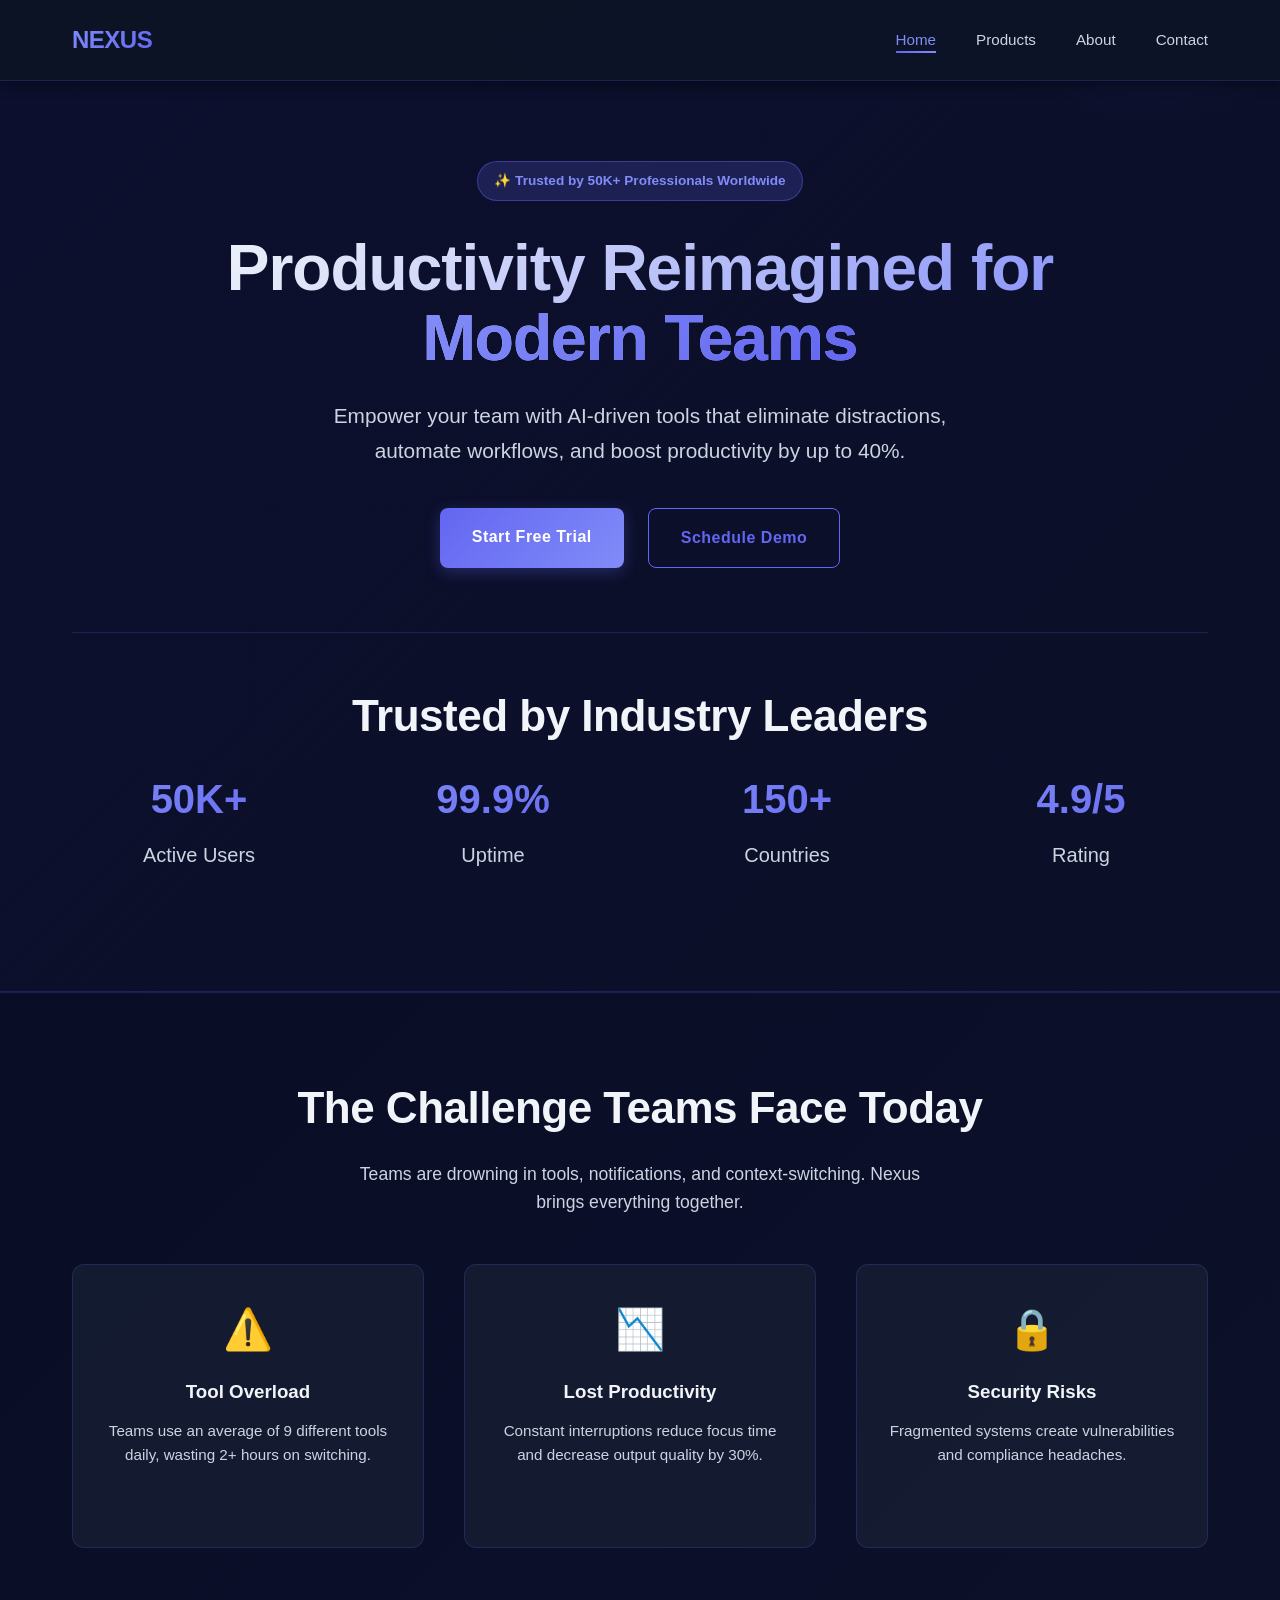
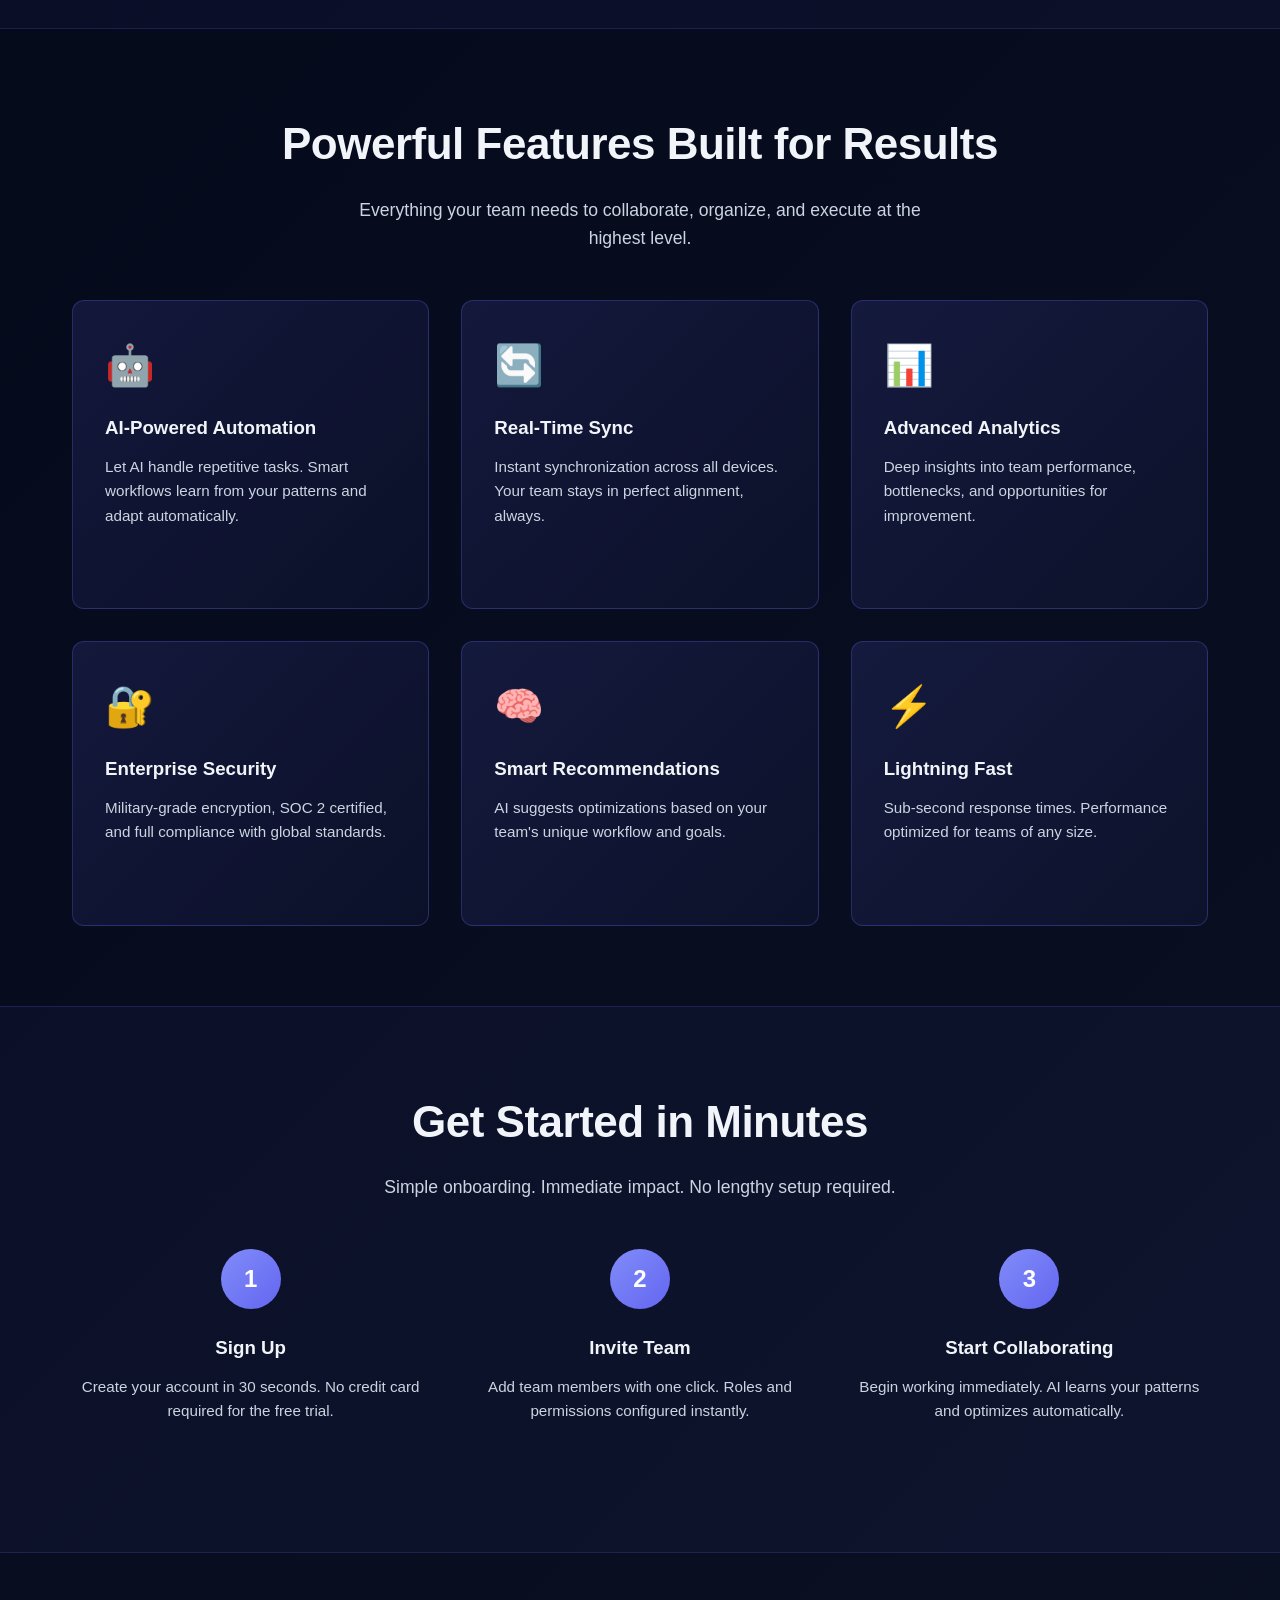
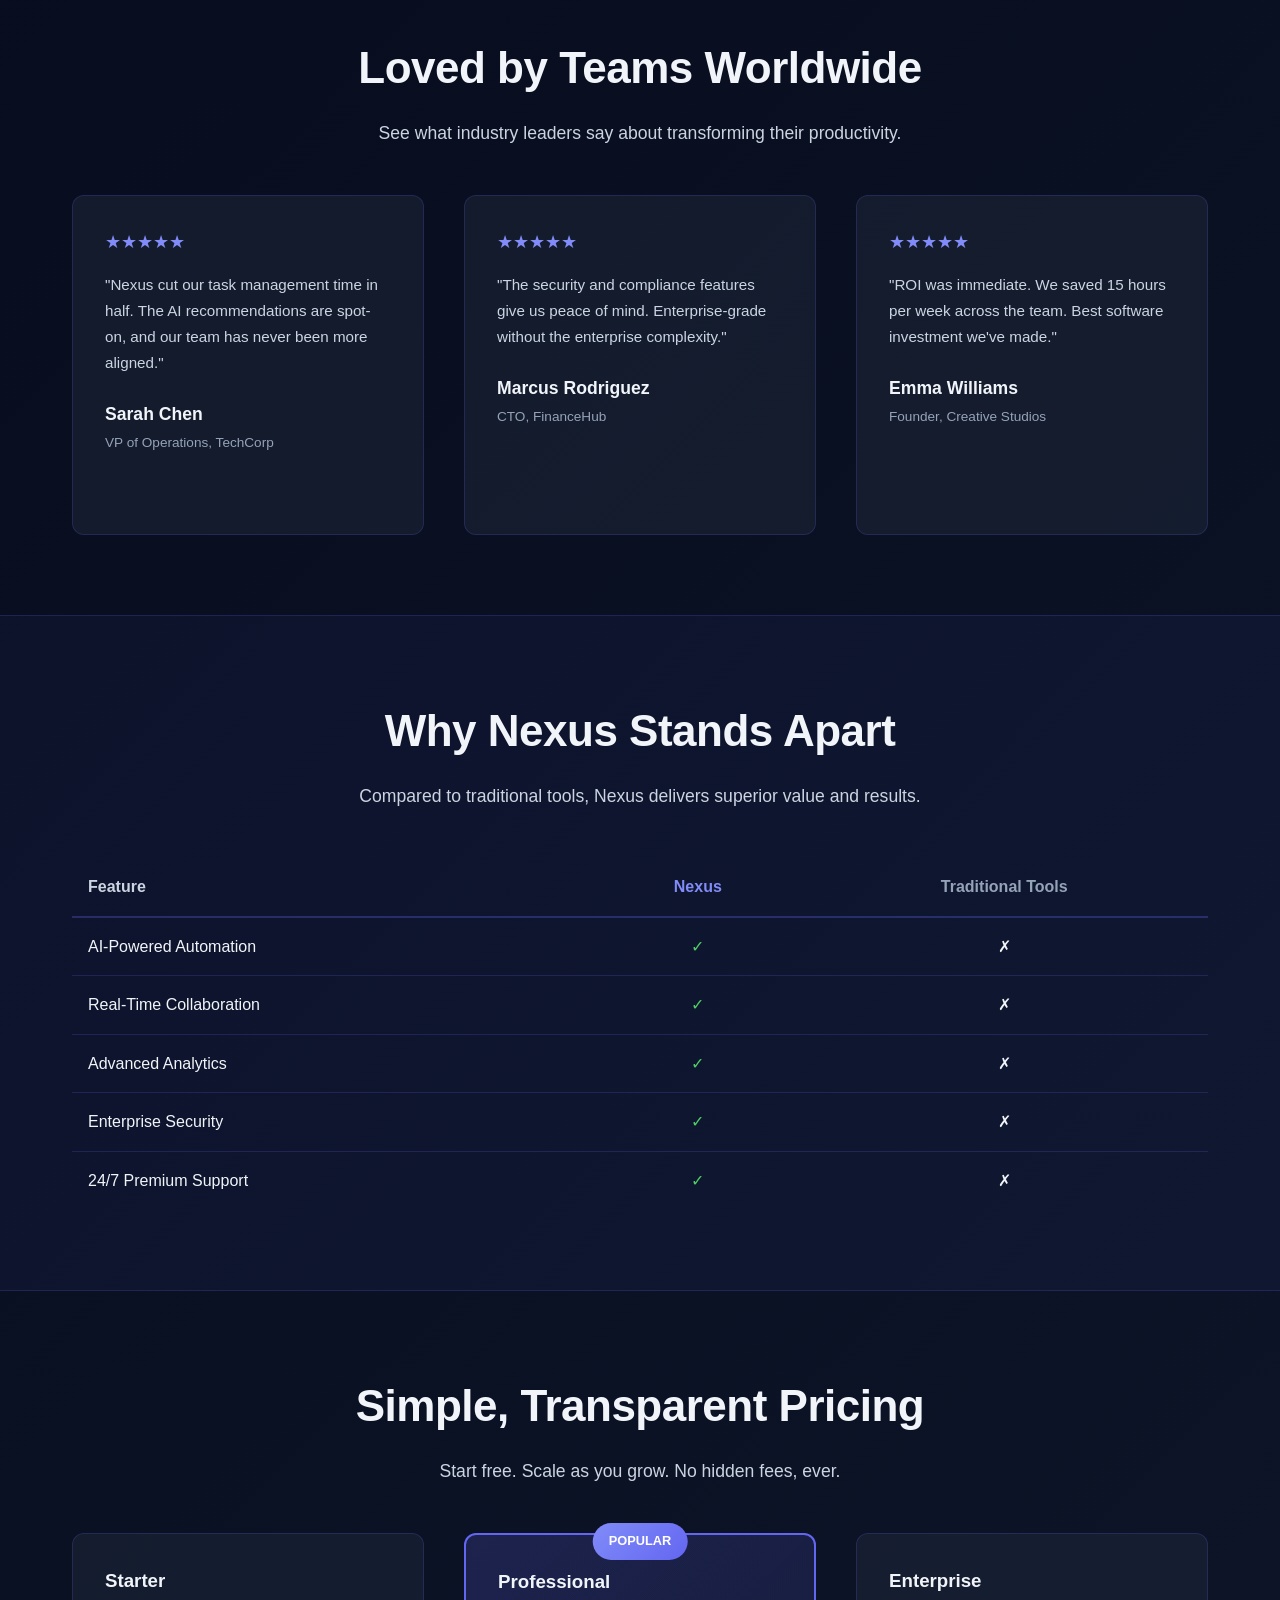
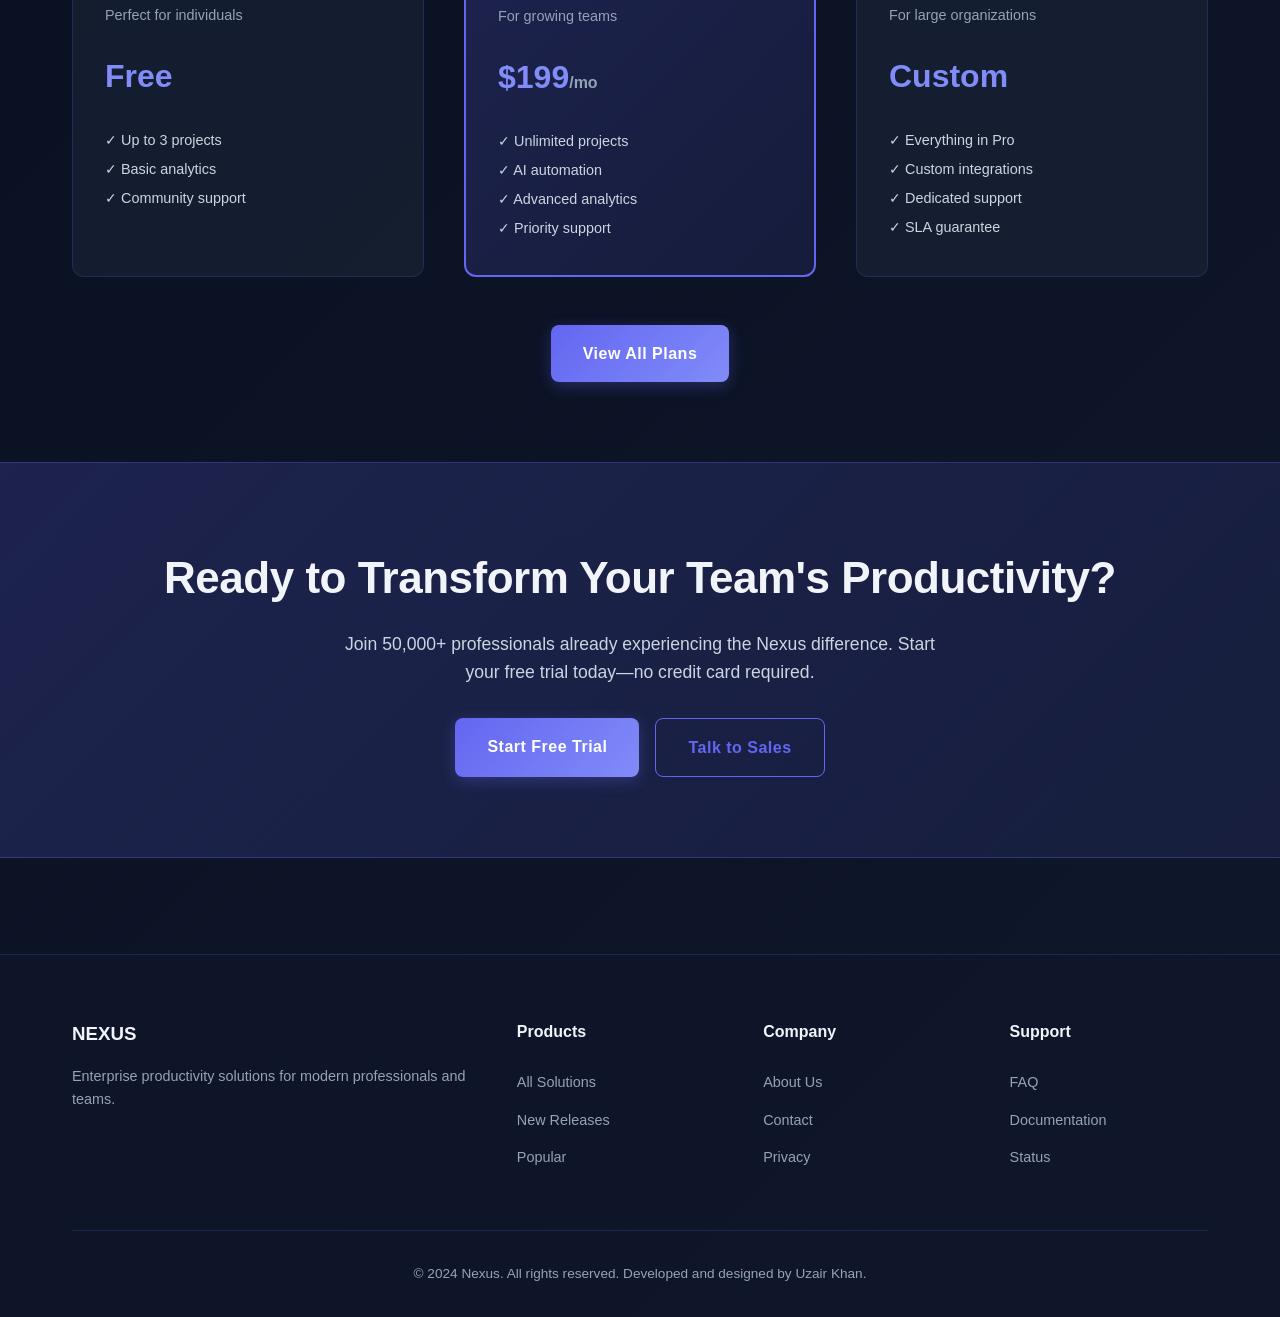
==== index.html @ 1a8c3423 "nexus" ====
<!DOCTYPE html>
<html lang="en">
<head>
    <meta charset="UTF-8">
    <meta name="viewport" content="width=device-width, initial-scale=1.0">
    <meta name="description" content="Nexus - Enterprise productivity solutions trusted by 50K+ professionals worldwide. Boost team efficiency by 40% with AI-powered tools.">
    <meta name="keywords" content="productivity, enterprise tools, team collaboration, AI, SaaS">
    <link rel="icon" type="image/x-icon" href="assets/web-icon.jpg">
    <title>Nexus - Enterprise Productivity Redefined</title>
    <link rel="stylesheet" href="css/style.css">
</head>
<body>
    <header>
        <nav class="container">
            <div class="logo"><a href="index.html" class="active">NEXUS</a></div>
            <ul class="nav-links">
                <li><a href="index.html" class="active">Home</a></li>
                <li><a href="products.html">Products</a></li>
                <li><a href="about.html">About</a></li>
                <li><a href="contact.html">Contact</a></li>
            </ul>
            <div class="menu-toggle">
                <span></span>
                <span></span>
                <span></span>
            </div>
        </nav>
    </header>

    <section class="hero">
        <div class="container">
            <!-- Badge -->
            <div style="text-align: center; margin-bottom: 2rem;">
                <span style="display: inline-block; padding: 0.5rem 1rem; background: rgba(99, 102, 241, 0.2); border: 1px solid rgba(99, 102, 241, 0.4); border-radius: 20px; color: var(--accent-light); font-size: 0.85rem; font-weight: 600;">✨ Trusted by 50K+ Professionals Worldwide</span>
            </div>

            <h1 style="font-size: 4rem; line-height: 1.1; margin-bottom: 1.5rem; max-width: 900px; margin-left: auto; margin-right: auto;">
                Productivity Reimagined for <span style="background: linear-gradient(135deg, #818CF8 0%, #6366F1 100%); -webkit-background-clip: text; -webkit-text-fill-color: transparent; background-clip: text;">Modern Teams</span>
            </h1>
            
            <p style="font-size: 1.3rem; color: var(--text-secondary); max-width: 700px; margin: 0 auto 2.5rem; line-height: 1.7;">
                Empower your team with AI-driven tools that eliminate distractions, automate workflows, and boost productivity by up to 40%.
            </p>

            <div class="hero-buttons">
                <a href="products.html" class="btn btn-primary" style="padding: 1rem 2rem; font-size: 1rem;">Start Free Trial</a>
                <a href="contact.html" class="btn btn-outline" style="padding: 1rem 2rem; font-size: 1rem;">Schedule Demo</a>
            </div>
            
                
            <div  style="margin-top: 4rem; padding-top: 3rem; border-top: 1px solid rgba(99, 102, 241, 0.2)">
            <h2>Trusted by Industry Leaders</h2>
            <div class="grid-4">
                <div style="text-align: center;">
                    <div style="font-size: 2.5rem; font-weight: 800; background: linear-gradient(135deg, #818CF8 0%, #6366F1 100%); -webkit-background-clip: text; -webkit-text-fill-color: transparent; background-clip: text; margin-bottom: 0.5rem;">50K+</div>
                    <p style="color: var(--text-secondary);">Active Users</p>
                </div>
                <div style="text-align: center;">
                    <div style="font-size: 2.5rem; font-weight: 800; background: linear-gradient(135deg, #818CF8 0%, #6366F1 100%); -webkit-background-clip: text; -webkit-text-fill-color: transparent; background-clip: text; margin-bottom: 0.5rem;">99.9%</div>
                    <p style="color: var(--text-secondary);">Uptime</p>
                </div>
                <div style="text-align: center;">
                    <div style="font-size: 2.5rem; font-weight: 800; background: linear-gradient(135deg, #818CF8 0%, #6366F1 100%); -webkit-background-clip: text; -webkit-text-fill-color: transparent; background-clip: text; margin-bottom: 0.5rem;">150+</div>
                    <p style="color: var(--text-secondary);">Countries</p>
                </div>
                <div style="text-align: center;">
                    <div style="font-size: 2.5rem; font-weight: 800; background: linear-gradient(135deg, #818CF8 0%, #6366F1 100%); -webkit-background-clip: text; -webkit-text-fill-color: transparent; background-clip: text; margin-bottom: 0.5rem;">4.9/5</div>
                    <p style="color: var(--text-secondary);">Rating</p>
                </div>
            </div>
        </div>

        </div>
    </section>

  
    <section style="background: rgba(99, 102, 241, 0.05); border-top: 1px solid rgba(99, 102, 241, 0.2); border-bottom: 1px solid rgba(99, 102, 241, 0.2);">
        <div class="container">
            <h2 style="text-align: center; margin-bottom: 1rem;">The Challenge Teams Face Today</h2>
            <p style="text-align: center; color: var(--text-secondary); margin-bottom: 3rem; max-width: 600px; margin-left: auto; margin-right: auto;">Teams are drowning in tools, notifications, and context-switching. Nexus brings everything together.</p>
            
            <div class="grid-3">
                <div style="padding: 2rem; background: rgba(30, 41, 59, 0.5); border: 1px solid rgba(99, 102, 241, 0.2); border-radius: 12px; text-align: center;">
                    <div style="font-size: 2.5rem; margin-bottom: 1rem;">⚠️</div>
                    <h3 style="color: var(--text-primary); margin-bottom: 0.75rem; font-weight: 700;">Tool Overload</h3>
                    <p style="color: var(--text-secondary); font-size: 0.95rem;">Teams use an average of 9 different tools daily, wasting 2+ hours on switching.</p>
                </div>
                <div style="padding: 2rem; background: rgba(30, 41, 59, 0.5); border: 1px solid rgba(99, 102, 241, 0.2); border-radius: 12px; text-align: center;">
                    <div style="font-size: 2.5rem; margin-bottom: 1rem;">📉</div>
                    <h3 style="color: var(--text-primary); margin-bottom: 0.75rem; font-weight: 700;">Lost Productivity</h3>
                    <p style="color: var(--text-secondary); font-size: 0.95rem;">Constant interruptions reduce focus time and decrease output quality by 30%.</p>
                </div>
                <div style="padding: 2rem; background: rgba(30, 41, 59, 0.5); border: 1px solid rgba(99, 102, 241, 0.2); border-radius: 12px; text-align: center;">
                    <div style="font-size: 2.5rem; margin-bottom: 1rem;">🔒</div>
                    <h3 style="color: var(--text-primary); margin-bottom: 0.75rem; font-weight: 700;">Security Risks</h3>
                    <p style="color: var(--text-secondary); font-size: 0.95rem;">Fragmented systems create vulnerabilities and compliance headaches.</p>
                </div>
            </div>
        </div>
    </section>


    <section>
        <div class="container">
            <h2 style="text-align: center; margin-bottom: 1rem;">Powerful Features Built for Results</h2>
            <p style="text-align: center; color: var(--text-secondary); margin-bottom: 3rem; max-width: 600px; margin-left: auto; margin-right: auto;">Everything your team needs to collaborate, organize, and execute at the highest level.</p>
            
            <div style="display: grid; grid-template-columns: repeat(auto-fit, minmax(280px, 1fr)); gap: 2rem;">
                <!-- Feature 1 -->
                <div style="padding: 2rem; background: linear-gradient(135deg, rgba(99, 102, 241, 0.15) 0%, rgba(99, 102, 241, 0.05) 100%); border: 1px solid rgba(99, 102, 241, 0.3); border-radius: 12px; transition: var(--transition); cursor: pointer;" onmouseover="this.style.transform='translateY(-4px)'; this.style.boxShadow='0 12px 40px rgba(99, 102, 241, 0.2)'" onmouseout="this.style.transform='translateY(0)'; this.style.boxShadow='none'">
                    <div style="font-size: 2.5rem; margin-bottom: 1rem;">🤖</div>
                    <h3 style="color: var(--text-primary); margin-bottom: 0.75rem; font-weight: 700;">AI-Powered Automation</h3>
                    <p style="color: var(--text-secondary); font-size: 0.95rem;">Let AI handle repetitive tasks. Smart workflows learn from your patterns and adapt automatically.</p>
                </div>

               
                <div style="padding: 2rem; background: linear-gradient(135deg, rgba(99, 102, 241, 0.15) 0%, rgba(99, 102, 241, 0.05) 100%); border: 1px solid rgba(99, 102, 241, 0.3); border-radius: 12px; transition: var(--transition); cursor: pointer;" onmouseover="this.style.transform='translateY(-4px)'; this.style.boxShadow='0 12px 40px rgba(99, 102, 241, 0.2)'" onmouseout="this.style.transform='translateY(0)'; this.style.boxShadow='none'">
                    <div style="font-size: 2.5rem; margin-bottom: 1rem;">🔄</div>
                    <h3 style="color: var(--text-primary); margin-bottom: 0.75rem; font-weight: 700;">Real-Time Sync</h3>
                    <p style="color: var(--text-secondary); font-size: 0.95rem;">Instant synchronization across all devices. Your team stays in perfect alignment, always.</p>
                </div>

               
                <div style="padding: 2rem; background: linear-gradient(135deg, rgba(99, 102, 241, 0.15) 0%, rgba(99, 102, 241, 0.05) 100%); border: 1px solid rgba(99, 102, 241, 0.3); border-radius: 12px; transition: var(--transition); cursor: pointer;" onmouseover="this.style.transform='translateY(-4px)'; this.style.boxShadow='0 12px 40px rgba(99, 102, 241, 0.2)'" onmouseout="this.style.transform='translateY(0)'; this.style.boxShadow='none'">
                    <div style="font-size: 2.5rem; margin-bottom: 1rem;">📊</div>
                    <h3 style="color: var(--text-primary); margin-bottom: 0.75rem; font-weight: 700;">Advanced Analytics</h3>
                    <p style="color: var(--text-secondary); font-size: 0.95rem;">Deep insights into team performance, bottlenecks, and opportunities for improvement.</p>
                </div>

                <div style="padding: 2rem; background: linear-gradient(135deg, rgba(99, 102, 241, 0.15) 0%, rgba(99, 102, 241, 0.05) 100%); border: 1px solid rgba(99, 102, 241, 0.3); border-radius: 12px; transition: var(--transition); cursor: pointer;" onmouseover="this.style.transform='translateY(-4px)'; this.style.boxShadow='0 12px 40px rgba(99, 102, 241, 0.2)'" onmouseout="this.style.transform='translateY(0)'; this.style.boxShadow='none'">
                    <div style="font-size: 2.5rem; margin-bottom: 1rem;">🔐</div>
                    <h3 style="color: var(--text-primary); margin-bottom: 0.75rem; font-weight: 700;">Enterprise Security</h3>
                    <p style="color: var(--text-secondary); font-size: 0.95rem;">Military-grade encryption, SOC 2 certified, and full compliance with global standards.</p>
                </div>

               
                <div style="padding: 2rem; background: linear-gradient(135deg, rgba(99, 102, 241, 0.15) 0%, rgba(99, 102, 241, 0.05) 100%); border: 1px solid rgba(99, 102, 241, 0.3); border-radius: 12px; transition: var(--transition); cursor: pointer;" onmouseover="this.style.transform='translateY(-4px)'; this.style.boxShadow='0 12px 40px rgba(99, 102, 241, 0.2)'" onmouseout="this.style.transform='translateY(0)'; this.style.boxShadow='none'">
                    <div style="font-size: 2.5rem; margin-bottom: 1rem;">🧠</div>
                    <h3 style="color: var(--text-primary); margin-bottom: 0.75rem; font-weight: 700;">Smart Recommendations</h3>
                    <p style="color: var(--text-secondary); font-size: 0.95rem;">AI suggests optimizations based on your team's unique workflow and goals.</p>
                </div>

               
                <div style="padding: 2rem; background: linear-gradient(135deg, rgba(99, 102, 241, 0.15) 0%, rgba(99, 102, 241, 0.05) 100%); border: 1px solid rgba(99, 102, 241, 0.3); border-radius: 12px; transition: var(--transition); cursor: pointer;" onmouseover="this.style.transform='translateY(-4px)'; this.style.boxShadow='0 12px 40px rgba(99, 102, 241, 0.2)'" onmouseout="this.style.transform='translateY(0)'; this.style.boxShadow='none'">
                    <div style="font-size: 2.5rem; margin-bottom: 1rem;">⚡</div>
                    <h3 style="color: var(--text-primary); margin-bottom: 0.75rem; font-weight: 700;">Lightning Fast</h3>
                    <p style="color: var(--text-secondary); font-size: 0.95rem;">Sub-second response times. Performance optimized for teams of any size.</p>
                </div>
            </div>
        </div>
    </section>

    <section style="background: rgba(99, 102, 241, 0.05); border-top: 1px solid rgba(99, 102, 241, 0.2); border-bottom: 1px solid rgba(99, 102, 241, 0.2);">
        <div class="container">
            <h2 style="text-align: center; margin-bottom: 1rem;">Get Started in Minutes</h2>
            <p style="text-align: center; color: var(--text-secondary); margin-bottom: 3rem; max-width: 600px; margin-left: auto; margin-right: auto;">Simple onboarding. Immediate impact. No lengthy setup required.</p>
            
            <div style="display: grid; grid-template-columns: repeat(auto-fit, minmax(250px, 1fr)); gap: 2rem; position: relative;">
             
                <div style="text-align: center;">
                    <div style="width: 60px; height: 60px; background: linear-gradient(135deg, #818CF8 0%, #6366F1 100%); border-radius: 50%; display: flex; align-items: center; justify-content: center; color: #fff; font-size: 1.5rem; font-weight: 800; margin: 0 auto 1.5rem;">1</div>
                    <h3 style="color: var(--text-primary); margin-bottom: 0.75rem; font-weight: 700;">Sign Up</h3>
                    <p style="color: var(--text-secondary); font-size: 0.95rem;">Create your account in 30 seconds. No credit card required for the free trial.</p>
                </div>

               
                <div style="text-align: center;">
                    <div style="width: 60px; height: 60px; background: linear-gradient(135deg, #818CF8 0%, #6366F1 100%); border-radius: 50%; display: flex; align-items: center; justify-content: center; color: #fff; font-size: 1.5rem; font-weight: 800; margin: 0 auto 1.5rem;">2</div>
                    <h3 style="color: var(--text-primary); margin-bottom: 0.75rem; font-weight: 700;">Invite Team</h3>
                    <p style="color: var(--text-secondary); font-size: 0.95rem;">Add team members with one click. Roles and permissions configured instantly.</p>
                </div>

              
                <div style="text-align: center;">
                    <div style="width: 60px; height: 60px; background: linear-gradient(135deg, #818CF8 0%, #6366F1 100%); border-radius: 50%; display: flex; align-items: center; justify-content: center; color: #fff; font-size: 1.5rem; font-weight: 800; margin: 0 auto 1.5rem;">3</div>
                    <h3 style="color: var(--text-primary); margin-bottom: 0.75rem; font-weight: 700;">Start Collaborating</h3>
                    <p style="color: var(--text-secondary); font-size: 0.95rem;">Begin working immediately. AI learns your patterns and optimizes automatically.</p>
                </div>
            </div>
        </div>
    </section>

   
    <section>
        <div class="container">
            <h2 style="text-align: center; margin-bottom: 1rem;">Loved by Teams Worldwide</h2>
            <p style="text-align: center; color: var(--text-secondary); margin-bottom: 3rem; max-width: 600px; margin-left: auto; margin-right: auto;">See what industry leaders say about transforming their productivity.</p>
            
            <div class="grid-3">
               
                <div style="padding: 2rem; background: rgba(30, 41, 59, 0.5); border: 1px solid rgba(99, 102, 241, 0.2); border-radius: 12px;">
                    <div style="color: #818CF8; margin-bottom: 1rem; font-size: 1.1rem;">★★★★★</div>
                    <p style="color: var(--text-secondary); margin-bottom: 1.5rem; line-height: 1.7; font-size: 0.95rem;">"Nexus cut our task management time in half. The AI recommendations are spot-on, and our team has never been more aligned."</p>
                    <div>
                        <p style="color: var(--text-primary); font-weight: 700; margin-bottom: 0.25rem;">Sarah Chen</p>
                        <p style="color: var(--text-muted); font-size: 0.85rem;">VP of Operations, TechCorp</p>
                    </div>
                </div>

               
                <div style="padding: 2rem; background: rgba(30, 41, 59, 0.5); border: 1px solid rgba(99, 102, 241, 0.2); border-radius: 12px;">
                    <div style="color: #818CF8; margin-bottom: 1rem; font-size: 1.1rem;">★★★★★</div>
                    <p style="color: var(--text-secondary); margin-bottom: 1.5rem; line-height: 1.7; font-size: 0.95rem;">"The security and compliance features give us peace of mind. Enterprise-grade without the enterprise complexity."</p>
                    <div>
                        <p style="color: var(--text-primary); font-weight: 700; margin-bottom: 0.25rem;">Marcus Rodriguez</p>
                        <p style="color: var(--text-muted); font-size: 0.85rem;">CTO, FinanceHub</p>
                    </div>
                </div>

               
                <div style="padding: 2rem; background: rgba(30, 41, 59, 0.5); border: 1px solid rgba(99, 102, 241, 0.2); border-radius: 12px;">
                    <div style="color: #818CF8; margin-bottom: 1rem; font-size: 1.1rem;">★★★★★</div>
                    <p style="color: var(--text-secondary); margin-bottom: 1.5rem; line-height: 1.7; font-size: 0.95rem;">"ROI was immediate. We saved 15 hours per week across the team. Best software investment we've made."</p>
                    <div>
                        <p style="color: var(--text-primary); font-weight: 700; margin-bottom: 0.25rem;">Emma Williams</p>
                        <p style="color: var(--text-muted); font-size: 0.85rem;">Founder, Creative Studios</p>
                    </div>
                </div>
            </div>
        </div>
    </section>

    
    <section style="background: rgba(99, 102, 241, 0.05); border-top: 1px solid rgba(99, 102, 241, 0.2); border-bottom: 1px solid rgba(99, 102, 241, 0.2);">
        <div class="container">
            <h2 style="text-align: center; margin-bottom: 1rem;">Why Nexus Stands Apart</h2>
            <p style="text-align: center; color: var(--text-secondary); margin-bottom: 3rem; max-width: 600px; margin-left: auto; margin-right: auto;">Compared to traditional tools, Nexus delivers superior value and results.</p>
            
            <div style="overflow-x: auto;">
                <table style="width: 100%; border-collapse: collapse; color: var(--text-primary);">
                    <thead>
                        <tr style="border-bottom: 2px solid rgba(99, 102, 241, 0.3);">
                            <th style="text-align: left; padding: 1rem; color: var(--text-secondary);">Feature</th>
                            <th style="text-align: center; padding: 1rem; color: var(--accent-light); font-weight: 700;">Nexus</th>
                            <th style="text-align: center; padding: 1rem; color: var(--text-muted);">Traditional Tools</th>
                        </tr>
                    </thead>
                    <tbody>
                        <tr style="border-bottom: 1px solid rgba(99, 102, 241, 0.2);">
                            <td style="padding: 1rem;">AI-Powered Automation</td>
                            <td style="text-align: center; padding: 1rem; color: #51CF66;">✓</td>
                            <td style="text-align: center; padding: 1rem;">✗</td>
                        </tr>
                        <tr style="border-bottom: 1px solid rgba(99, 102, 241, 0.2);">
                            <td style="padding: 1rem;">Real-Time Collaboration</td>
                            <td style="text-align: center; padding: 1rem; color: #51CF66;">✓</td>
                            <td style="text-align: center; padding: 1rem;">✗</td>
                        </tr>
                        <tr style="border-bottom: 1px solid rgba(99, 102, 241, 0.2);">
                            <td style="padding: 1rem;">Advanced Analytics</td>
                            <td style="text-align: center; padding: 1rem; color: #51CF66;">✓</td>
                            <td style="text-align: center; padding: 1rem;">✗</td>
                        </tr>
                        <tr style="border-bottom: 1px solid rgba(99, 102, 241, 0.2);">
                            <td style="padding: 1rem;">Enterprise Security</td>
                            <td style="text-align: center; padding: 1rem; color: #51CF66;">✓</td>
                            <td style="text-align: center; padding: 1rem;">✗</td>
                        </tr>
                        <tr>
                            <td style="padding: 1rem;">24/7 Premium Support</td>
                            <td style="text-align: center; padding: 1rem; color: #51CF66;">✓</td>
                            <td style="text-align: center; padding: 1rem;">✗</td>
                        </tr>
                    </tbody>
                </table>
            </div>
        </div>
    </section>

    <section>
        <div class="container">
            <h2 style="text-align: center; margin-bottom: 1rem;">Simple, Transparent Pricing</h2>
            <p style="text-align: center; color: var(--text-secondary); margin-bottom: 3rem; max-width: 600px; margin-left: auto; margin-right: auto;">Start free. Scale as you grow. No hidden fees, ever.</p>
            
            <div class="grid-3">
                <!-- Starter -->
                <div style="padding: 2rem; background: rgba(30, 41, 59, 0.5); border: 1px solid rgba(99, 102, 241, 0.2); border-radius: 12px;">
                    <h3 style="color: var(--text-primary); margin-bottom: 0.5rem; font-weight: 700;">Starter</h3>
                    <p style="color: var(--text-muted); font-size: 0.9rem; margin-bottom: 1.5rem;">Perfect for individuals</p>
                    <div style="font-size: 2rem; font-weight: 800; color: var(--accent-light); margin-bottom: 1.5rem;">Free</div>
                    <ul style="color: var(--text-secondary); font-size: 0.9rem; line-height: 2;">
                        <li>✓ Up to 3 projects</li>
                        <li>✓ Basic analytics</li>
                        <li>✓ Community support</li>
                    </ul>
                </div>

               
                <div style="padding: 2rem; background: linear-gradient(135deg, rgba(99, 102, 241, 0.2) 0%, rgba(99, 102, 241, 0.1) 100%); border: 2px solid var(--accent); border-radius: 12px; position: relative;">
                    <div style="position: absolute; top: -12px; left: 50%; transform: translateX(-50%); background: linear-gradient(135deg, #818CF8 0%, #6366F1 100%); color: #fff; padding: 0.5rem 1rem; border-radius: 20px; font-size: 0.8rem; font-weight: 700;">POPULAR</div>
                    <h3 style="color: var(--text-primary); margin-bottom: 0.5rem; font-weight: 700;">Professional</h3>
                    <p style="color: var(--text-muted); font-size: 0.9rem; margin-bottom: 1.5rem;">For growing teams</p>
                    <div style="font-size: 2rem; font-weight: 800; color: var(--accent-light); margin-bottom: 1.5rem;">$199<span style="font-size: 1rem; color: var(--text-muted);">/mo</span></div>
                    <ul style="color: var(--text-secondary); font-size: 0.9rem; line-height: 2;">
                        <li>✓ Unlimited projects</li>
                        <li>✓ AI automation</li>
                        <li>✓ Advanced analytics</li>
                        <li>✓ Priority support</li>
                    </ul>
                </div>

              
                <div style="padding: 2rem; background: rgba(30, 41, 59, 0.5); border: 1px solid rgba(99, 102, 241, 0.2); border-radius: 12px;">
                    <h3 style="color: var(--text-primary); margin-bottom: 0.5rem; font-weight: 700;">Enterprise</h3>
                    <p style="color: var(--text-muted); font-size: 0.9rem; margin-bottom: 1.5rem;">For large organizations</p>
                    <div style="font-size: 2rem; font-weight: 800; color: var(--accent-light); margin-bottom: 1.5rem;">Custom</div>
                    <ul style="color: var(--text-secondary); font-size: 0.9rem; line-height: 2;">
                        <li>✓ Everything in Pro</li>
                        <li>✓ Custom integrations</li>
                        <li>✓ Dedicated support</li>
                        <li>✓ SLA guarantee</li>
                    </ul>
                </div>
            </div>

            <div style="text-align: center; margin-top: 3rem;">
                <a href="products.html" class="btn btn-primary" style="padding: 1rem 2rem; font-size: 1rem;">View All Plans</a>
            </div>
        </div>
    </section>

   
    <section style="background: linear-gradient(135deg, rgba(99, 102, 241, 0.2) 0%, rgba(99, 102, 241, 0.1) 100%); border-top: 1px solid rgba(99, 102, 241, 0.3); border-bottom: 1px solid rgba(99, 102, 241, 0.3); text-align: center;">
        <div class="container">
            <h2 style="margin-bottom: 1rem;">Ready to Transform Your Team's Productivity?</h2>
            <p style="color: var(--text-secondary); margin-bottom: 2rem; font-size: 1.1rem; max-width: 600px; margin-left: auto; margin-right: auto;">Join 50,000+ professionals already experiencing the Nexus difference. Start your free trial today—no credit card required.</p>
            <div style="display: flex; gap: 1rem; justify-content: center; flex-wrap: wrap;">
                <a href="products.html" class="btn btn-primary" style="padding: 1rem 2rem; font-size: 1rem;">Start Free Trial</a>
                <a href="contact.html" class="btn btn-outline" style="padding: 1rem 2rem; font-size: 1rem;">Talk to Sales</a>
            </div>
        </div>
    </section>

    
    <footer>
        <div class="container">
            <div class="footer-grid">
                <div class="footer-brand">
                    <h3>NEXUS</h3>
                    <p>Enterprise productivity solutions for modern professionals and teams.</p>
                </div>
                <div class="footer-links">
                    <h4>Products</h4>
                    <ul>
                        <li><a href="products.html">All Solutions</a></li>
                        <li><a href="products.html">New Releases</a></li>
                        <li><a href="products.html">Popular</a></li>
                    </ul>
                </div>
                <div class="footer-links">
                    <h4>Company</h4>
                    <ul>
                        <li><a href="about.html">About Us</a></li>
                        <li><a href="contact.html">Contact</a></li>
                        <li><a href="#privacy">Privacy</a></li>
                    </ul>
                </div>
                <div class="footer-links">
                    <h4>Support</h4>
                    <ul>
                        <li><a href="#faq">FAQ</a></li>
                        <li><a href="#docs">Documentation</a></li>
                        <li><a href="#status">Status</a></li>
                    </ul>
                </div>
            </div>
            <div class="footer-bottom">
                <p>&copy; 2024 Nexus. All rights reserved. Developed and designed by Uzair Khan.</p>
            </div>
        </div>
    </footer>

    <script src="js/script.js"></script>
</body>
</html>
---- css/style.css ----
:root {
    --bg-dark: #020617;
    --bg-darker: #0F172A;
    --surface: #1E293B;
    --surface-light: #334155;
    --accent: #6366F1;
    --accent-light: #818CF8;
    --accent-hover: #4F46E5;
    --text-primary: #F1F5F9;
    --text-secondary: #CBD5E1;
    --text-muted: #94A3B8;
    --border: #334155;
    --container-width: 1200px;
    --transition: all 0.3s cubic-bezier(0.4, 0, 0.2, 1);
    --shadow-sm: 0 1px 2px rgba(0, 0, 0, 0.3);
    --shadow-md: 0 4px 12px rgba(0, 0, 0, 0.4);
    --shadow-lg: 0 12px 32px rgba(0, 0, 0, 0.5);
}

* {
    margin: 0;
    padding: 0;
    box-sizing: border-box;
}

html {
    scroll-behavior: smooth;
}

body {
    font-family: 'Inter', -apple-system, BlinkMacSystemFont, 'Segoe UI', Roboto, sans-serif;
    background: linear-gradient(135deg, var(--bg-dark) 0%, var(--bg-darker) 100%);
    color: var(--text-primary);
    line-height: 1.6;
    overflow-x: hidden;
    min-height: 100vh;
}

a {
    text-decoration: none;
    color: inherit;
    transition: var(--transition);
}

ul {
    list-style: none;
}

img {
    max-width: 100%;
    display: block;
}

.container {
    max-width: var(--container-width);
    margin: 0 auto;
    padding: 0 2rem;
}


.btn {
    display: inline-block;
    padding: 0.875rem 1.75rem;
    border-radius: 8px;
    font-weight: 600;
    font-size: 0.95rem;
    cursor: pointer;
    transition: var(--transition);
    border: none;
    text-align: center;
    letter-spacing: 0.5px;
}

.btn-primary {
    background: linear-gradient(135deg, var(--accent) 0%, var(--accent-light) 100%);
    color: #fff;
    box-shadow: 0 4px 15px rgba(99, 102, 241, 0.3);
}

.btn-primary:hover {
    transform: translateY(-2px);
    box-shadow: 0 8px 25px rgba(99, 102, 241, 0.4);
    background: linear-gradient(135deg, var(--accent-hover) 0%, var(--accent) 100%);
}

.btn-outline {
    background-color: transparent;
    border: 1.5px solid var(--accent);
    color: var(--accent);
}

.btn-outline:hover {
    background-color: rgba(99, 102, 241, 0.1);
    border-color: var(--accent-light);
    color: var(--accent-light);
}


header {
    background: rgba(15, 23, 42, 0.8);
    backdrop-filter: blur(10px);
    border-bottom: 1px solid rgba(99, 102, 241, 0.2);
    position: sticky;
    top: 0;
    z-index: 1000;
    box-shadow: var(--shadow-md);
}

nav {
    display: flex;
    justify-content: space-between;
    align-items: center;
    height: 80px;
}

.logo {
    font-size: 1.5rem;
    font-weight: 800;
    background: linear-gradient(135deg, var(--accent-light) 0%, var(--accent) 100%);
    -webkit-background-clip: text;
    -webkit-text-fill-color: transparent;
    background-clip: text;
    letter-spacing: -0.5px;
}

.nav-links {
    display: flex;
    gap: 2.5rem;
}

.nav-links a {
    font-weight: 500;
    font-size: 0.95rem;
    color: var(--text-secondary);
    position: relative;
}

.nav-links a::after {
    content: '';
    position: absolute;
    bottom: -5px;
    left: 0;
    width: 0;
    height: 2px;
    background: linear-gradient(90deg, var(--accent), var(--accent-light));
    transition: width 0.3s ease;
}

.nav-links a:hover::after, .nav-links a.active::after {
    width: 100%;
}

.nav-links a:hover, .nav-links a.active {
    color: var(--accent-light);
}

.menu-toggle {
    display: none;
    flex-direction: column;
    gap: 5px;
    cursor: pointer;
}

.menu-toggle span {
    width: 25px;
    height: 2.5px;
    background: linear-gradient(90deg, var(--accent), var(--accent-light));
    border-radius: 2px;
    transition: var(--transition);
}


footer {
    background: rgba(15, 23, 42, 0.6);
    border-top: 1px solid rgba(99, 102, 241, 0.2);
    color: var(--text-primary);
    padding: 4rem 0 2rem;
    margin-top: 6rem;
}

.footer-grid {
    display: grid;
    grid-template-columns: 2fr 1fr 1fr 1fr;
    gap: 3rem;
    margin-bottom: 3rem;
}

.footer-brand p {
    margin-top: 1rem;
    color: var(--text-muted);
    font-size: 0.9rem;
}

.footer-links h4 {
    margin-bottom: 1.5rem;
    font-size: 1rem;
    color: var(--text-primary);
    font-weight: 600;
}

.footer-links ul li {
    margin-bottom: 0.75rem;
}

.footer-links ul li a {
    color: var(--text-muted);
    font-size: 0.9rem;
}

.footer-links ul li a:hover {
    color: var(--accent-light);
}

.footer-bottom {
    border-top: 1px solid rgba(99, 102, 241, 0.2);
    padding-top: 2rem;
    text-align: center;
    color: var(--text-muted);
    font-size: 0.85rem;
}


.hero {
    background: linear-gradient(135deg, rgba(99, 102, 241, 0.1) 0%, rgba(99, 102, 241, 0.05) 100%);
    border-bottom: 1px solid rgba(99, 102, 241, 0.2);
   
    text-align: center;
    position: relative;
    overflow: hidden;
}

.hero::before {
    content: '';
    position: absolute;
    top: -50%;
    right: -10%;
    width: 500px;
    height: 500px;
    background: radial-gradient(circle, rgba(99, 102, 241, 0.15) 0%, transparent 70%);
    border-radius: 50%;
    pointer-events: none;
}

.hero h1 {
    font-size: 3.5rem;
    margin-bottom: 1.5rem;
    line-height: 1.2;
    font-weight: 800;
    letter-spacing: -1px;
    background: linear-gradient(135deg, var(--text-primary) 0%, var(--accent-light) 100%);
    -webkit-background-clip: text;
    -webkit-text-fill-color: transparent;
    background-clip: text;
}

.hero p {
    font-size: 1.25rem;
    margin-bottom: 2.5rem;
    color: var(--text-secondary);
    max-width: 600px;
    margin-left: auto;
    margin-right: auto;
}

.hero-buttons {
    display: flex;
    gap: 1.5rem;
    justify-content: center;
    flex-wrap: wrap;
    position: relative;
    z-index: 1;
}


.card {
    background: rgba(30, 41, 59, 0.5);
    backdrop-filter: blur(10px);
    border: 1px solid rgba(99, 102, 241, 0.2);
    border-radius: 12px;
    overflow: hidden;
    box-shadow: var(--shadow-md);
    transition: var(--transition);
}

.card:hover {
    transform: translateY(-8px);
    border-color: rgba(99, 102, 241, 0.4);
    box-shadow: 0 12px 40px rgba(99, 102, 241, 0.2);
    background: rgba(30, 41, 59, 0.7);
}

.card-image {
    width: 100%;
    height: 250px;
    background: linear-gradient(135deg, rgba(99, 102, 241, 0.1) 0%, rgba(99, 102, 241, 0.05) 100%);
    display: flex;
    align-items: center;
    justify-content: center;
    font-size: 3.5rem;
    border-bottom: 1px solid rgba(99, 102, 241, 0.2);
}

.card-content {
    padding: 2rem;
}

.card-title {
    font-size: 1.25rem;
    margin-bottom: 0.75rem;
    color: var(--text-primary);
    font-weight: 700;
}

.card-description {
    color: var(--text-secondary);
    margin-bottom: 1.5rem;
    font-size: 0.95rem;
    line-height: 1.6;
}

.card-price {
    font-size: 1.75rem;
    font-weight: 800;
    background: linear-gradient(135deg, var(--accent-light) 0%, var(--accent) 100%);
    -webkit-background-clip: text;
    -webkit-text-fill-color: transparent;
    background-clip: text;
    margin-bottom: 1.5rem;
}


.grid-2 {
    display: grid;
    grid-template-columns: repeat(2, 1fr);
    gap: 2.5rem;
}

.grid-3 {
    display: grid;
    grid-template-columns: repeat(3, 1fr);
    gap: 2.5rem;
}

.grid-4 {
    display: grid;
    grid-template-columns: repeat(4, 1fr);
    gap: 2.5rem;
}


section {
    padding: 5rem 0;
}

section h2 {
    font-size: 2.75rem;
    margin-bottom: 1rem;
    color: var(--text-primary);
    font-weight: 800;
    letter-spacing: -0.5px;
}

section p {
    color: var(--text-secondary);
    font-size: 1.1rem;
    margin-bottom: 3rem;
}


.filter-buttons {
    display: flex;
    gap: 1rem;
    margin-bottom: 3rem;
    flex-wrap: wrap;
}

.filter-btn {
    padding: 0.625rem 1.5rem;
    border: 1.5px solid rgba(99, 102, 241, 0.3);
    background-color: transparent;
    border-radius: 8px;
    cursor: pointer;
    transition: var(--transition);
    font-weight: 600;
    color: var(--text-secondary);
    font-size: 0.95rem;
}

.filter-btn:hover {
    border-color: var(--accent);
    color: var(--accent-light);
    background-color: rgba(99, 102, 241, 0.1);
}

.filter-btn.active {
    border-color: var(--accent);
    background: linear-gradient(135deg, rgba(99, 102, 241, 0.2) 0%, rgba(99, 102, 241, 0.1) 100%);
    color: var(--accent-light);
    box-shadow: 0 0 20px rgba(99, 102, 241, 0.2);
}


form {
    max-width: 600px;
    margin: 0 auto;
}

.form-group {
    margin-bottom: 1.75rem;
}

label {
    display: block;
    margin-bottom: 0.75rem;
    font-weight: 600;
    color: var(--text-primary);
    font-size: 0.95rem;
}

input, textarea {
    width: 100%;
    padding: 0.875rem 1rem;
    border: 1.5px solid rgba(99, 102, 241, 0.3);
    border-radius: 8px;
    font-family: inherit;
    font-size: 1rem;
    background-color: rgba(30, 41, 59, 0.5);
    color: var(--text-primary);
    transition: var(--transition);
}

input::placeholder, textarea::placeholder {
    color: var(--text-muted);
}

input:focus, textarea:focus {
    outline: none;
    border-color: var(--accent);
    background-color: rgba(30, 41, 59, 0.8);
    box-shadow: 0 0 0 3px rgba(99, 102, 241, 0.2);
}

textarea {
    resize: vertical;
    min-height: 150px;
}

.error {
    color: #FF6B6B;
    font-size: 0.85rem;
    margin-top: 0.5rem;
    font-weight: 500;
}

.success {
    color: #51CF66;
    font-size: 0.95rem;
    margin-top: 1rem;
    font-weight: 600;
}

/* PRODUCT DETAIL */
.detail-container {
    display: grid;
    grid-template-columns: 1fr 1fr;
    gap: 4rem;
    align-items: start;
}

.detail-image {
    background: linear-gradient(135deg, rgba(99, 102, 241, 0.1) 0%, rgba(99, 102, 241, 0.05) 100%);
    border: 1px solid rgba(99, 102, 241, 0.2);
    border-radius: 12px;
    padding: 3rem 2rem;
    text-align: center;
    font-size: 5rem;
}

.detail-info h1 {
    font-size: 2.25rem;
    margin-bottom: 1rem;
    color: var(--text-primary);
    font-weight: 800;
}

.detail-price {
    font-size: 2.25rem;
    font-weight: 800;
    background: linear-gradient(135deg, var(--accent-light) 0%, var(--accent) 100%);
    -webkit-background-clip: text;
    -webkit-text-fill-color: transparent;
    background-clip: text;
    margin-bottom: 2rem;
}

.detail-specs {
    background: rgba(30, 41, 59, 0.5);
    border: 1px solid rgba(99, 102, 241, 0.2);
    border-radius: 12px;
    padding: 2rem;
    margin-top: 2rem;
}

.spec-item {
    display: flex;
    justify-content: space-between;
    padding: 1rem 0;
    border-bottom: 1px solid rgba(99, 102, 241, 0.1);
}

.spec-item:last-child {
    border-bottom: none;
}

.spec-label {
    font-weight: 700;
    color: var(--text-primary);
}

.spec-value {
    color: var(--text-secondary);
}

/* RESPONSIVE */
@media (max-width: 768px) {
    .nav-links {
        display: none;
        position: absolute;
        top: 80px;
        left: 0;
        width: 100%;
        background: rgba(15, 23, 42, 0.95);
        backdrop-filter: blur(10px);
        flex-direction: column;
        padding: 2rem;
        text-align: center;
        box-shadow: var(--shadow-lg);
        border-bottom: 1px solid rgba(99, 102, 241, 0.2);
    }

    .nav-links.active {
        display: flex;
    }

    .menu-toggle {
        display: flex;
    }

    .footer-grid {
        grid-template-columns: 1fr;
        gap: 2rem;
    }

    .grid-2, .grid-3, .grid-4 {
        grid-template-columns: 1fr;
    }

    .hero h1 {
        font-size: 2.25rem;
    }

    .hero p {
        font-size: 1rem;
    }

    .hero-buttons {
        flex-direction: column;
    }

    .hero-buttons .btn {
        width: 100%;
    }

    .detail-container {
        grid-template-columns: 1fr;
        gap: 2rem;
    }

    section h2 {
        font-size: 1.875rem;
    }
}

@media (max-width: 480px) {
    .container {
        padding: 0 1rem;
    }

    .hero h1 {
        font-size: 1.75rem;
    }

    .filter-buttons {
        flex-direction: column;
    }

    .filter-btn {
        width: 100%;
    }

    .logo {
        font-size: 1.25rem;
    }

    .nav-links {
        gap: 1rem;
    }
}
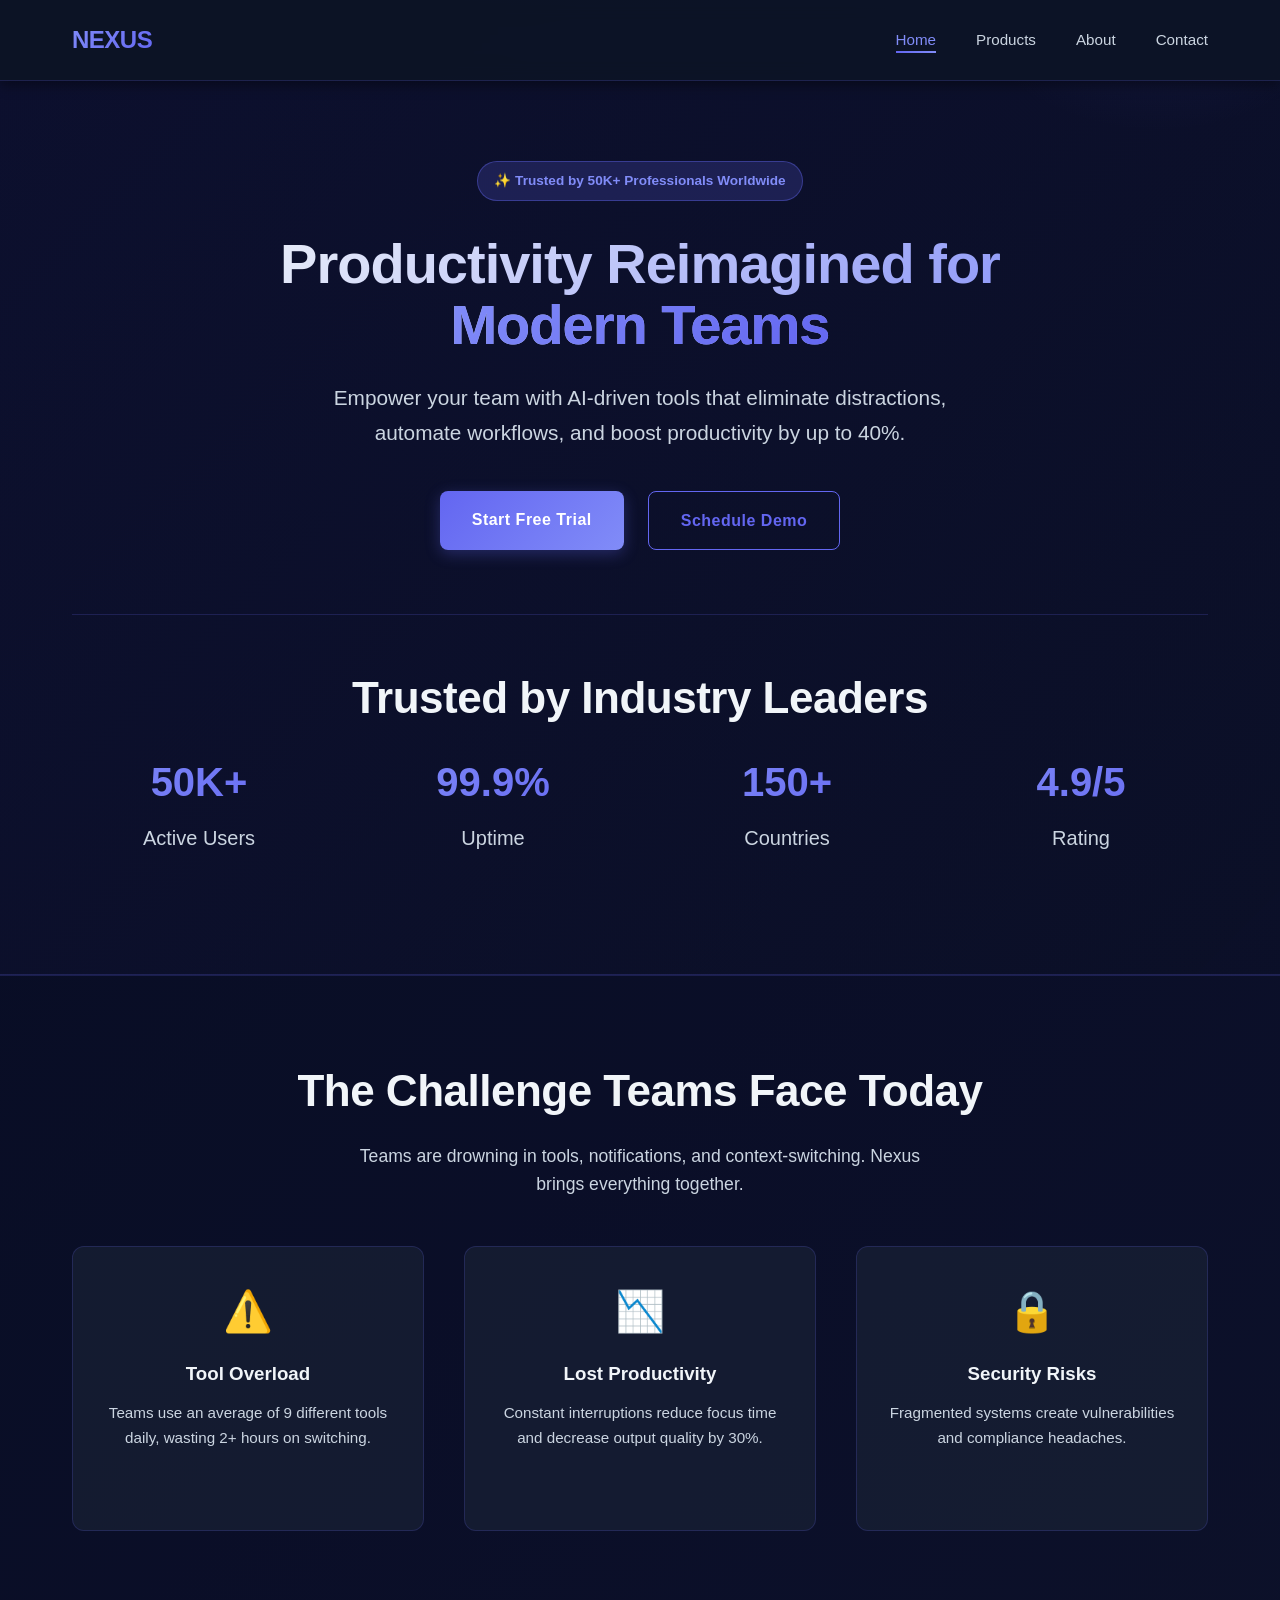
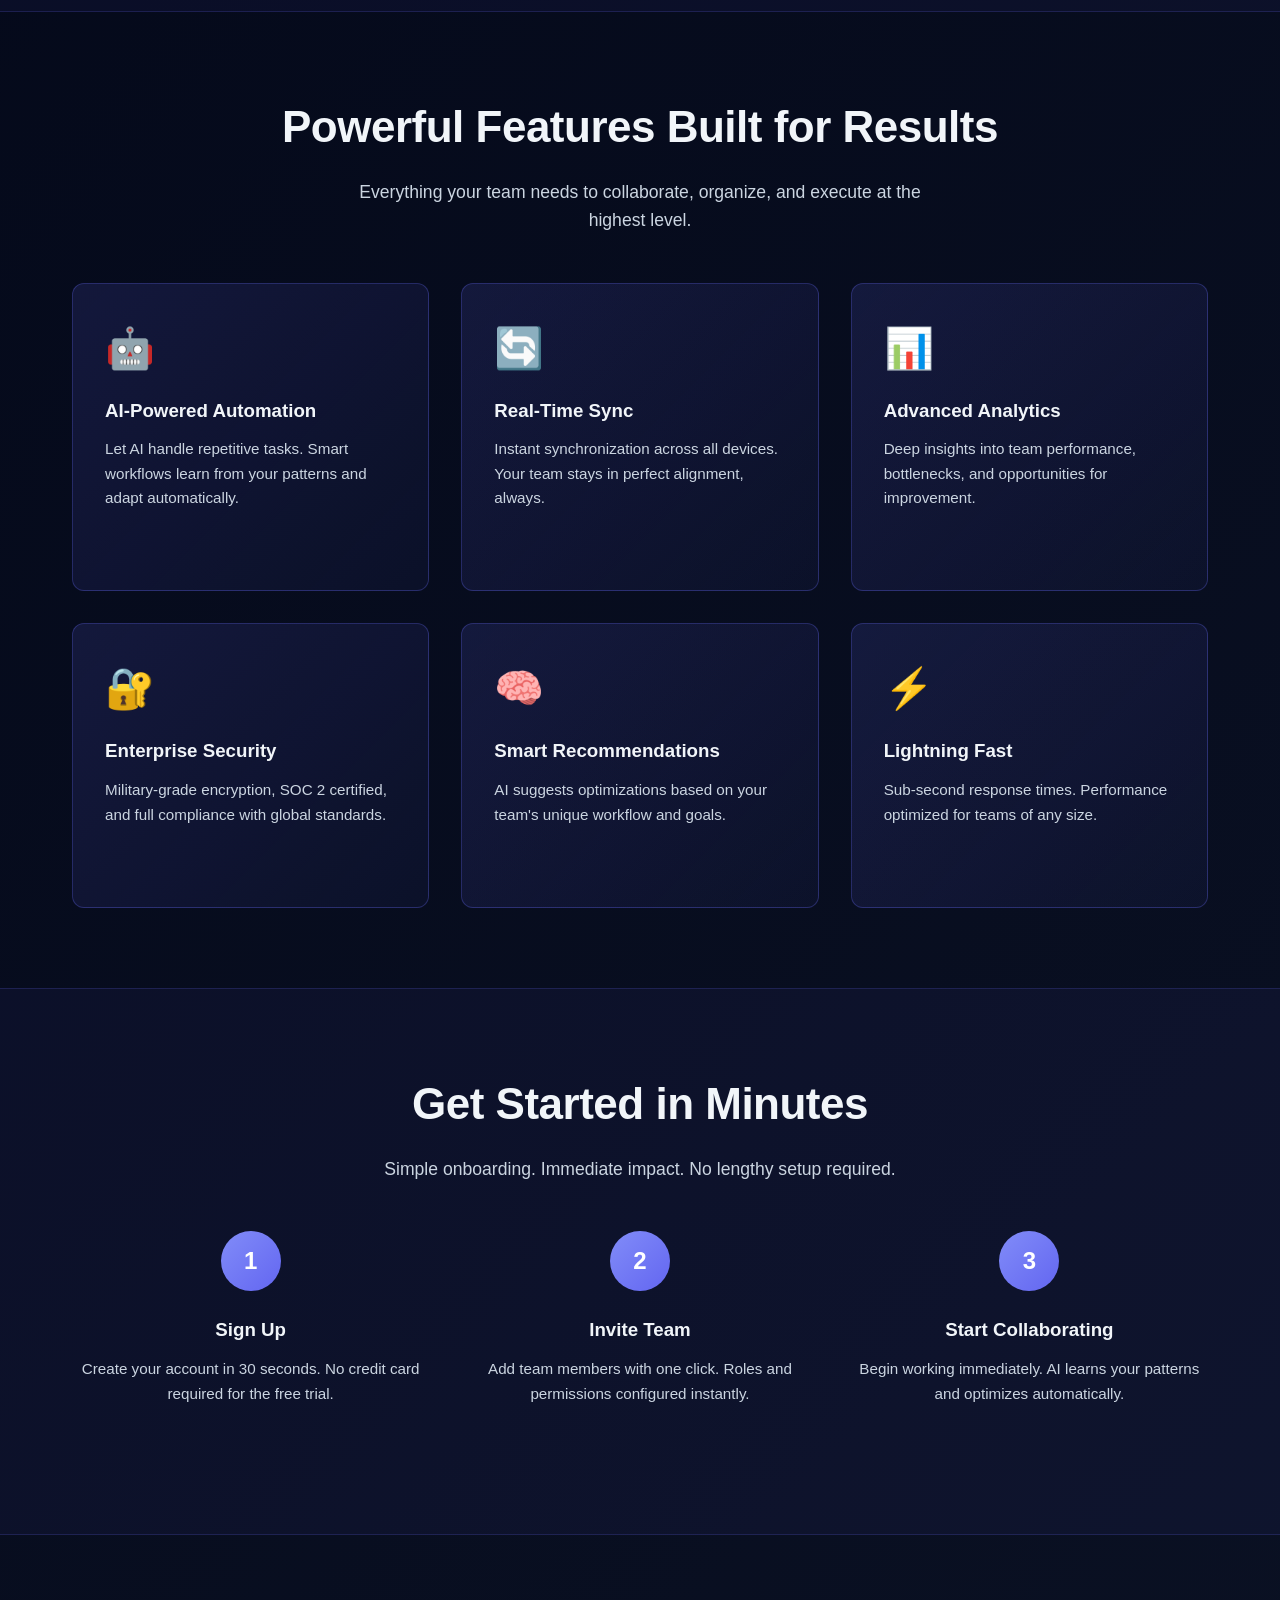
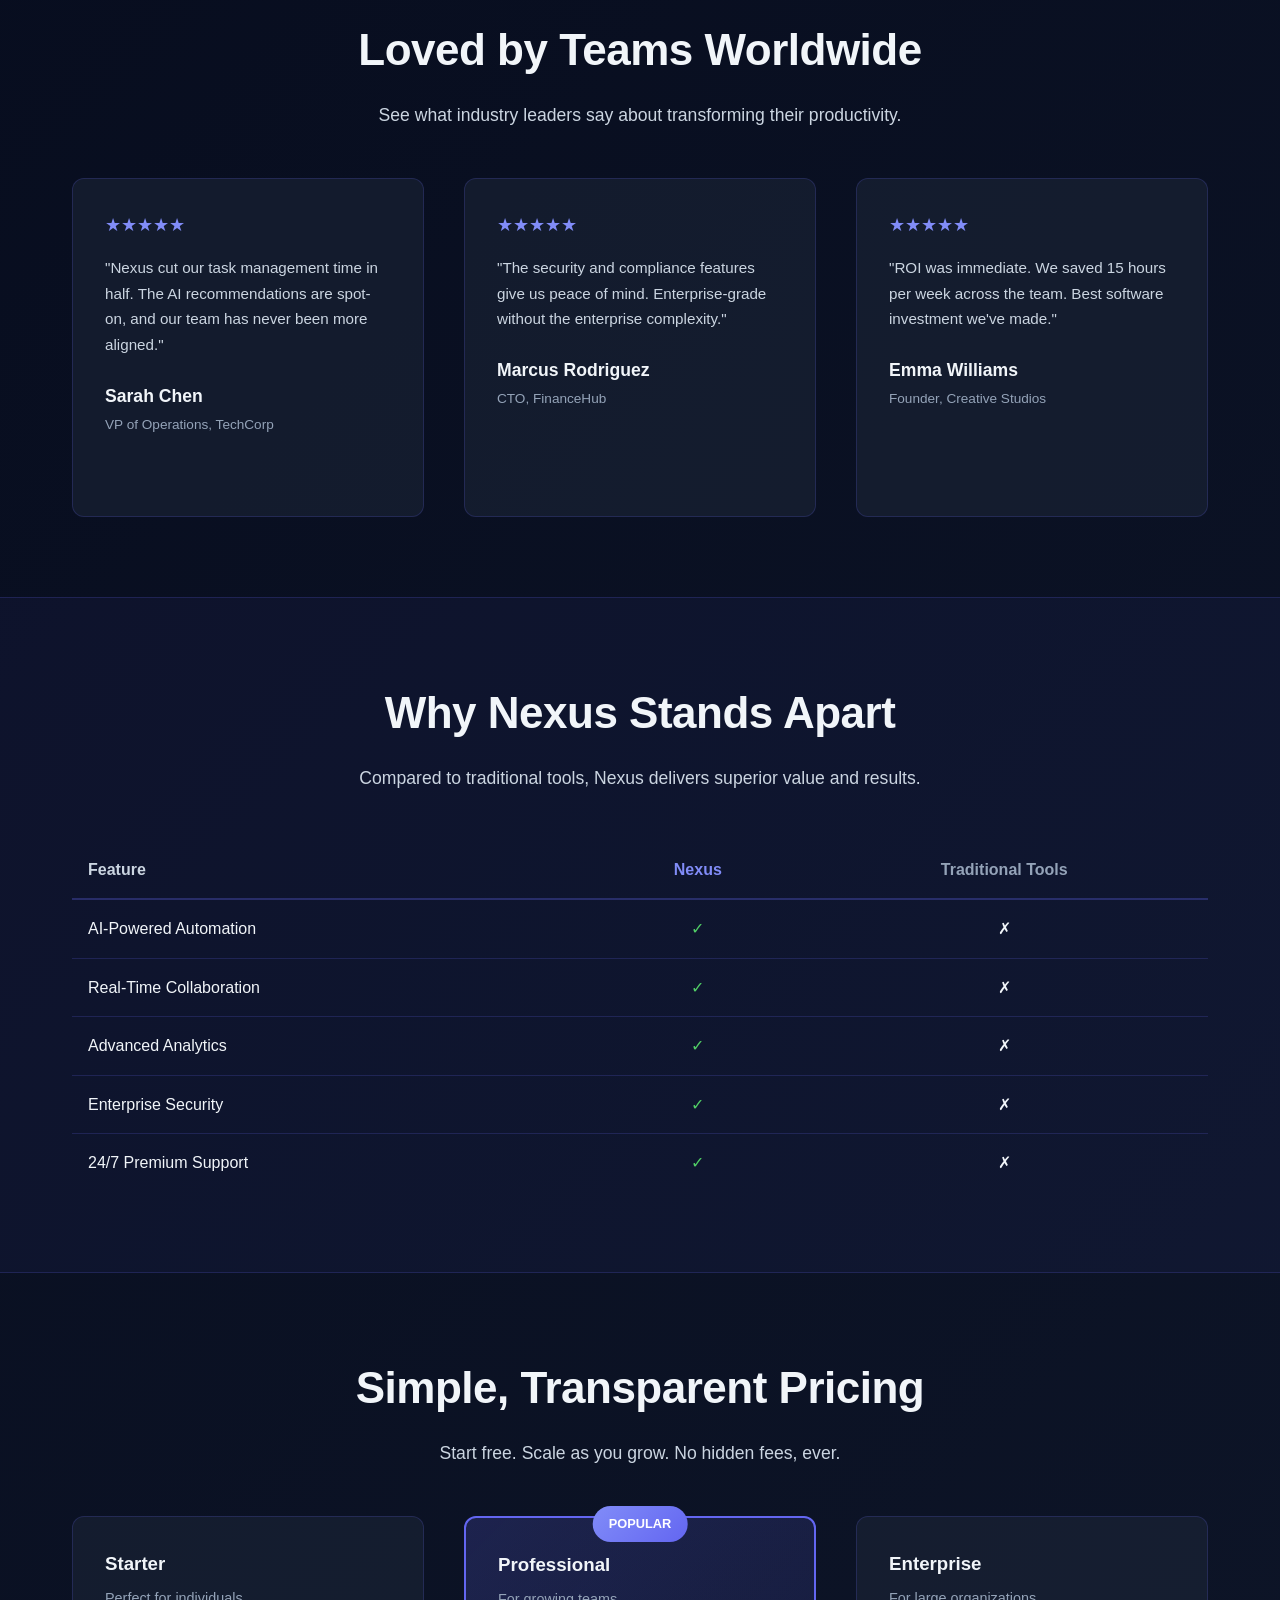
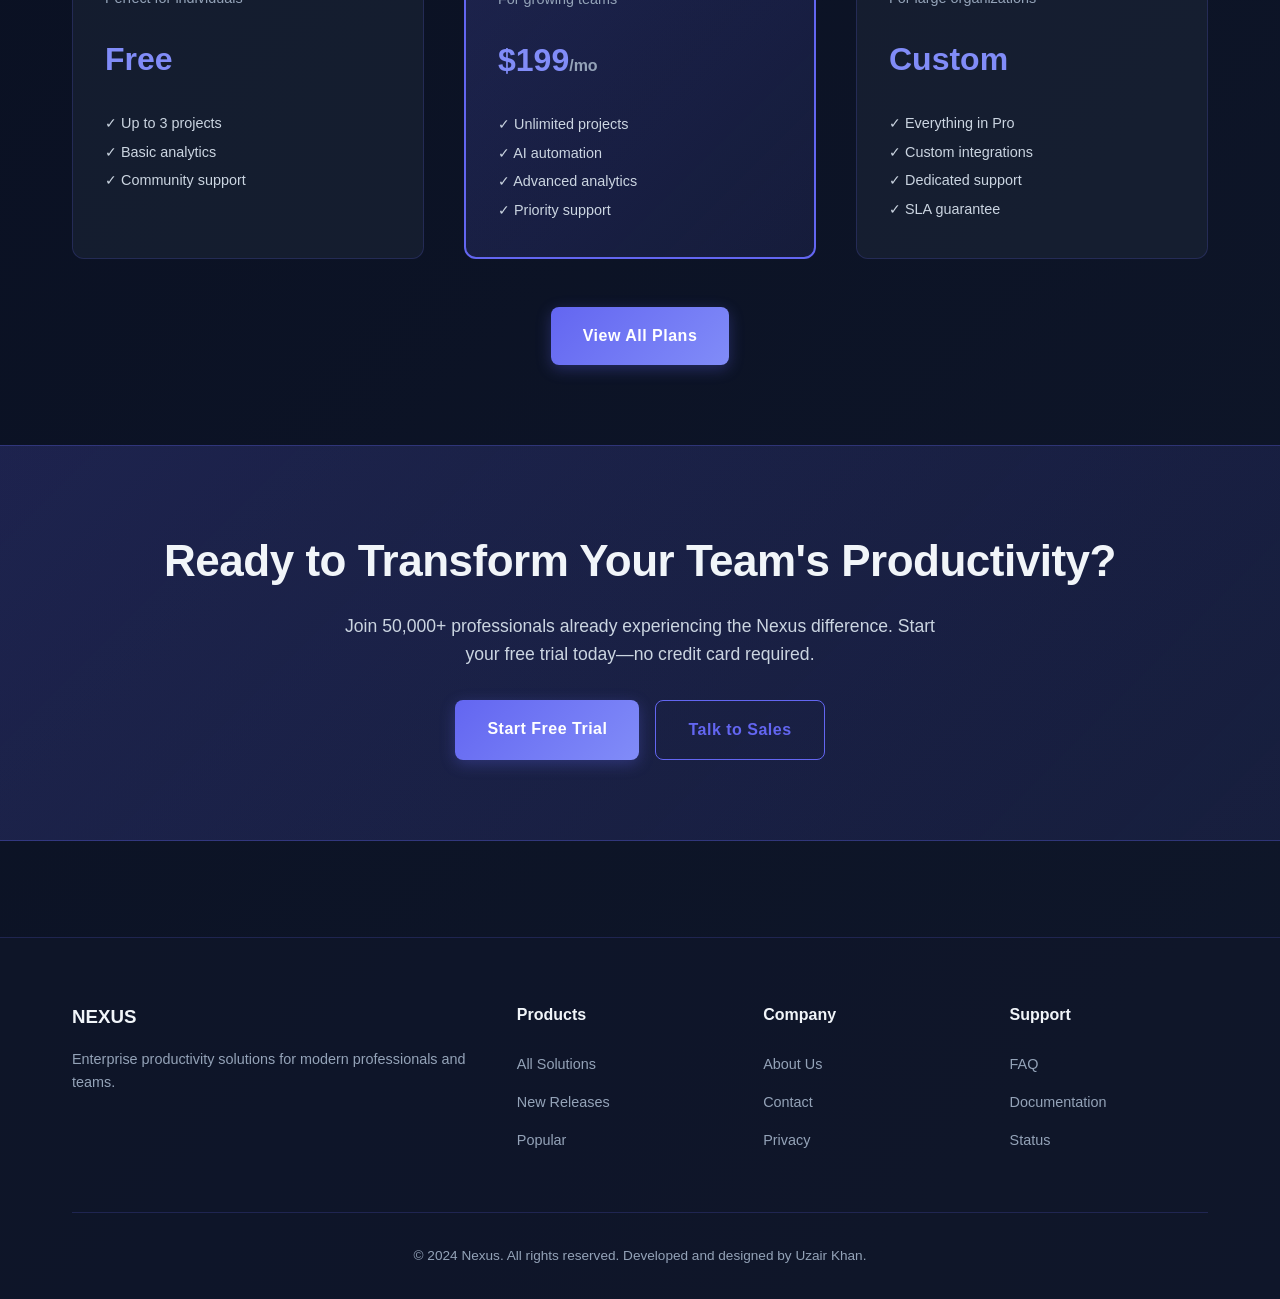
==== commit 77d7623c: "nexus2.0" ====
--- a/index.html
+++ b/index.html
@@ -34,7 +34,7 @@
                 <span style="display: inline-block; padding: 0.5rem 1rem; background: rgba(99, 102, 241, 0.2); border: 1px solid rgba(99, 102, 241, 0.4); border-radius: 20px; color: var(--accent-light); font-size: 0.85rem; font-weight: 600;">✨ Trusted by 50K+ Professionals Worldwide</span>
             </div>
 
-            <h1 style="font-size: 4rem; line-height: 1.1; margin-bottom: 1.5rem; max-width: 900px; margin-left: auto; margin-right: auto;">
+            <h1 style="font-size: 3.5rem; line-height: 1.1; margin-bottom: 1.5rem; max-width: 900px; margin-left: auto; margin-right: auto;">
                 Productivity Reimagined for <span style="background: linear-gradient(135deg, #818CF8 0%, #6366F1 100%); -webkit-background-clip: text; -webkit-text-fill-color: transparent; background-clip: text;">Modern Teams</span>
             </h1>
             
